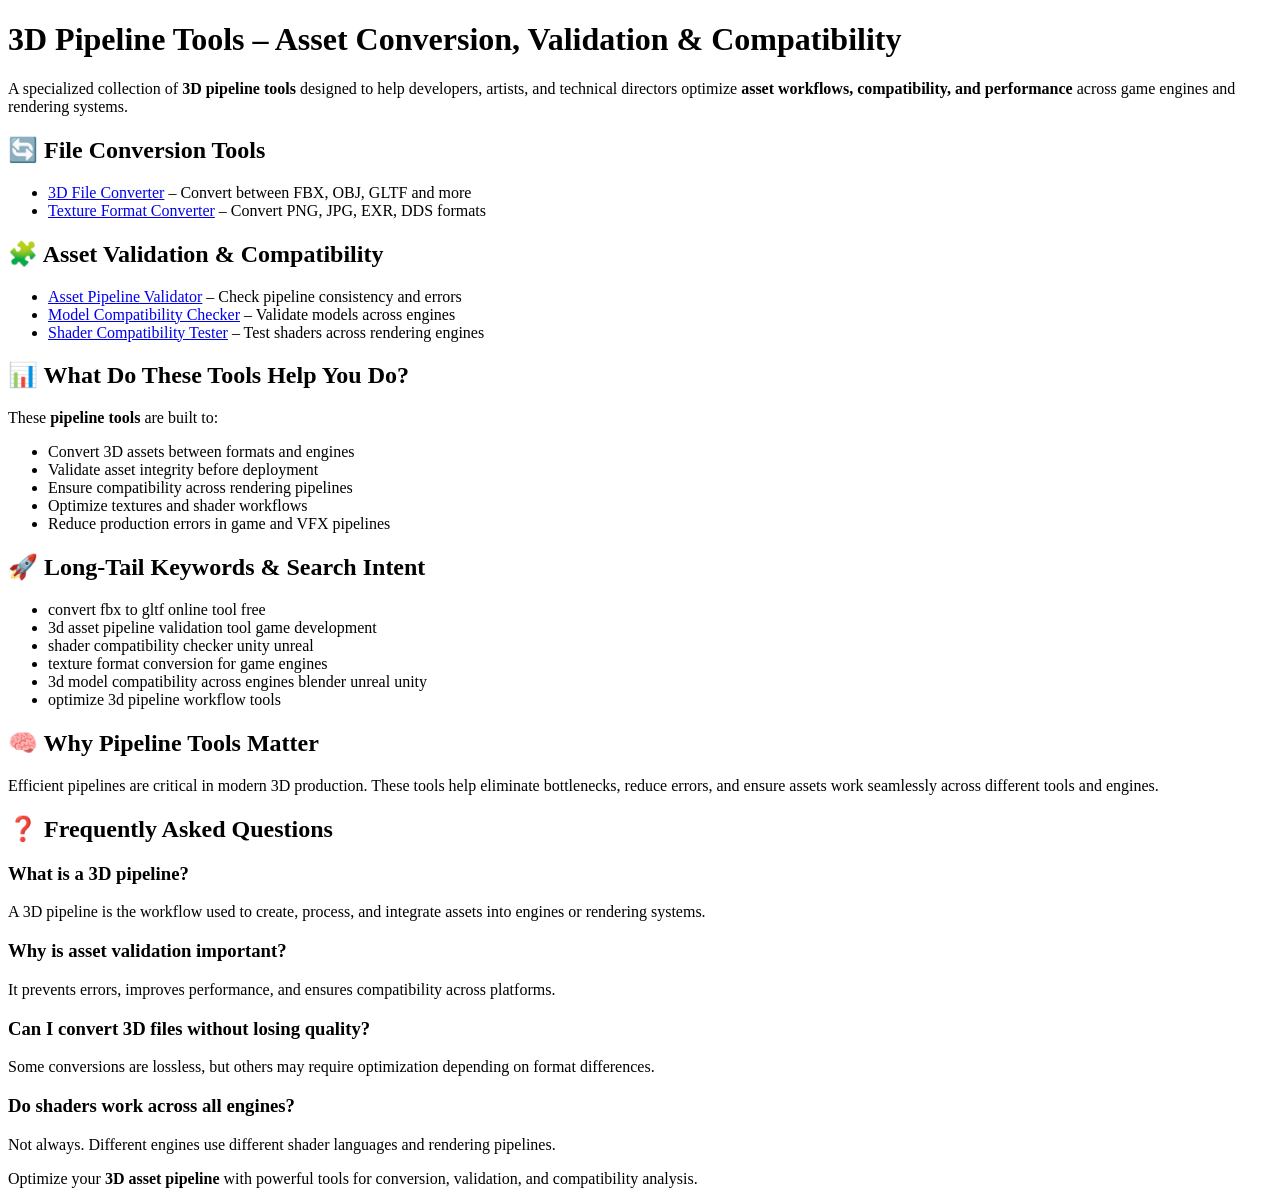
==== index.html @ 286c2cb4 "Initial commit" ====
<!DOCTYPE html>
<html lang="en">
<head>
    <meta charset="UTF-8">
    <meta name="viewport" content="width=device-width, initial-scale=1.0">
    <title>3D Pipeline Tools – Asset Validation, Conversion & Compatibility Analysis</title>

    <meta name="description" content="Optimize your 3D pipeline with tools for file conversion, asset validation, shader compatibility, and texture formats. Improve workflows for game dev, VFX and 3D production.">

    <meta name="keywords" content="3d file converter tool, asset pipeline validator, shader compatibility checker, texture format converter, 3d model compatibility tool, game dev pipeline tools">

    <link rel="canonical" href="/cross-pipeline-tools-functional/">
</head>

<body>

<header>
    <h1>3D Pipeline Tools – Asset Conversion, Validation & Compatibility</h1>
    <p>
        A specialized collection of <strong>3D pipeline tools</strong> designed to help developers,
        artists, and technical directors optimize <strong>asset workflows, compatibility, and performance</strong>
        across game engines and rendering systems.
    </p>
</header>

<section>
    <h2>🔄 File Conversion Tools</h2>
    <ul>
        <li><a href="/cross-pipeline-tools-functional/3d-file-converter/">3D File Converter</a> – Convert between FBX, OBJ, GLTF and more</li>
        <li><a href="/cross-pipeline-tools-functional/texture-format-converter/">Texture Format Converter</a> – Convert PNG, JPG, EXR, DDS formats</li>
    </ul>
</section>

<section>
    <h2>🧩 Asset Validation & Compatibility</h2>
    <ul>
        <li><a href="/cross-pipeline-tools-functional/asset-pipeline-validator/">Asset Pipeline Validator</a> – Check pipeline consistency and errors</li>
        <li><a href="/cross-pipeline-tools-functional/model-compatibility-checker/">Model Compatibility Checker</a> – Validate models across engines</li>
        <li><a href="/cross-pipeline-tools-functional/shader-compatibility-tester/">Shader Compatibility Tester</a> – Test shaders across rendering engines</li>
    </ul>
</section>

<section>
    <h2>📊 What Do These Tools Help You Do?</h2>
    <p>
        These <strong>pipeline tools</strong> are built to:
    </p>
    <ul>
        <li>Convert 3D assets between formats and engines</li>
        <li>Validate asset integrity before deployment</li>
        <li>Ensure compatibility across rendering pipelines</li>
        <li>Optimize textures and shader workflows</li>
        <li>Reduce production errors in game and VFX pipelines</li>
    </ul>
</section>

<section>
    <h2>🚀 Long-Tail Keywords & Search Intent</h2>
    <ul>
        <li>convert fbx to gltf online tool free</li>
        <li>3d asset pipeline validation tool game development</li>
        <li>shader compatibility checker unity unreal</li>
        <li>texture format conversion for game engines</li>
        <li>3d model compatibility across engines blender unreal unity</li>
        <li>optimize 3d pipeline workflow tools</li>
    </ul>
</section>

<section>
    <h2>🧠 Why Pipeline Tools Matter</h2>
    <p>
        Efficient pipelines are critical in modern 3D production. These tools help eliminate
        bottlenecks, reduce errors, and ensure assets work seamlessly across different tools and engines.
    </p>
</section>

<section>
    <h2>❓ Frequently Asked Questions</h2>

    <h3>What is a 3D pipeline?</h3>
    <p>
        A 3D pipeline is the workflow used to create, process, and integrate assets into engines or rendering systems.
    </p>

    <h3>Why is asset validation important?</h3>
    <p>
        It prevents errors, improves performance, and ensures compatibility across platforms.
    </p>

    <h3>Can I convert 3D files without losing quality?</h3>
    <p>
        Some conversions are lossless, but others may require optimization depending on format differences.
    </p>

    <h3>Do shaders work across all engines?</h3>
    <p>
        Not always. Different engines use different shader languages and rendering pipelines.
    </p>
</section>

<footer>
    <p>
        Optimize your <strong>3D asset pipeline</strong> with powerful tools for conversion,
        validation, and compatibility analysis.
    </p>
</footer>

</body>
</html>
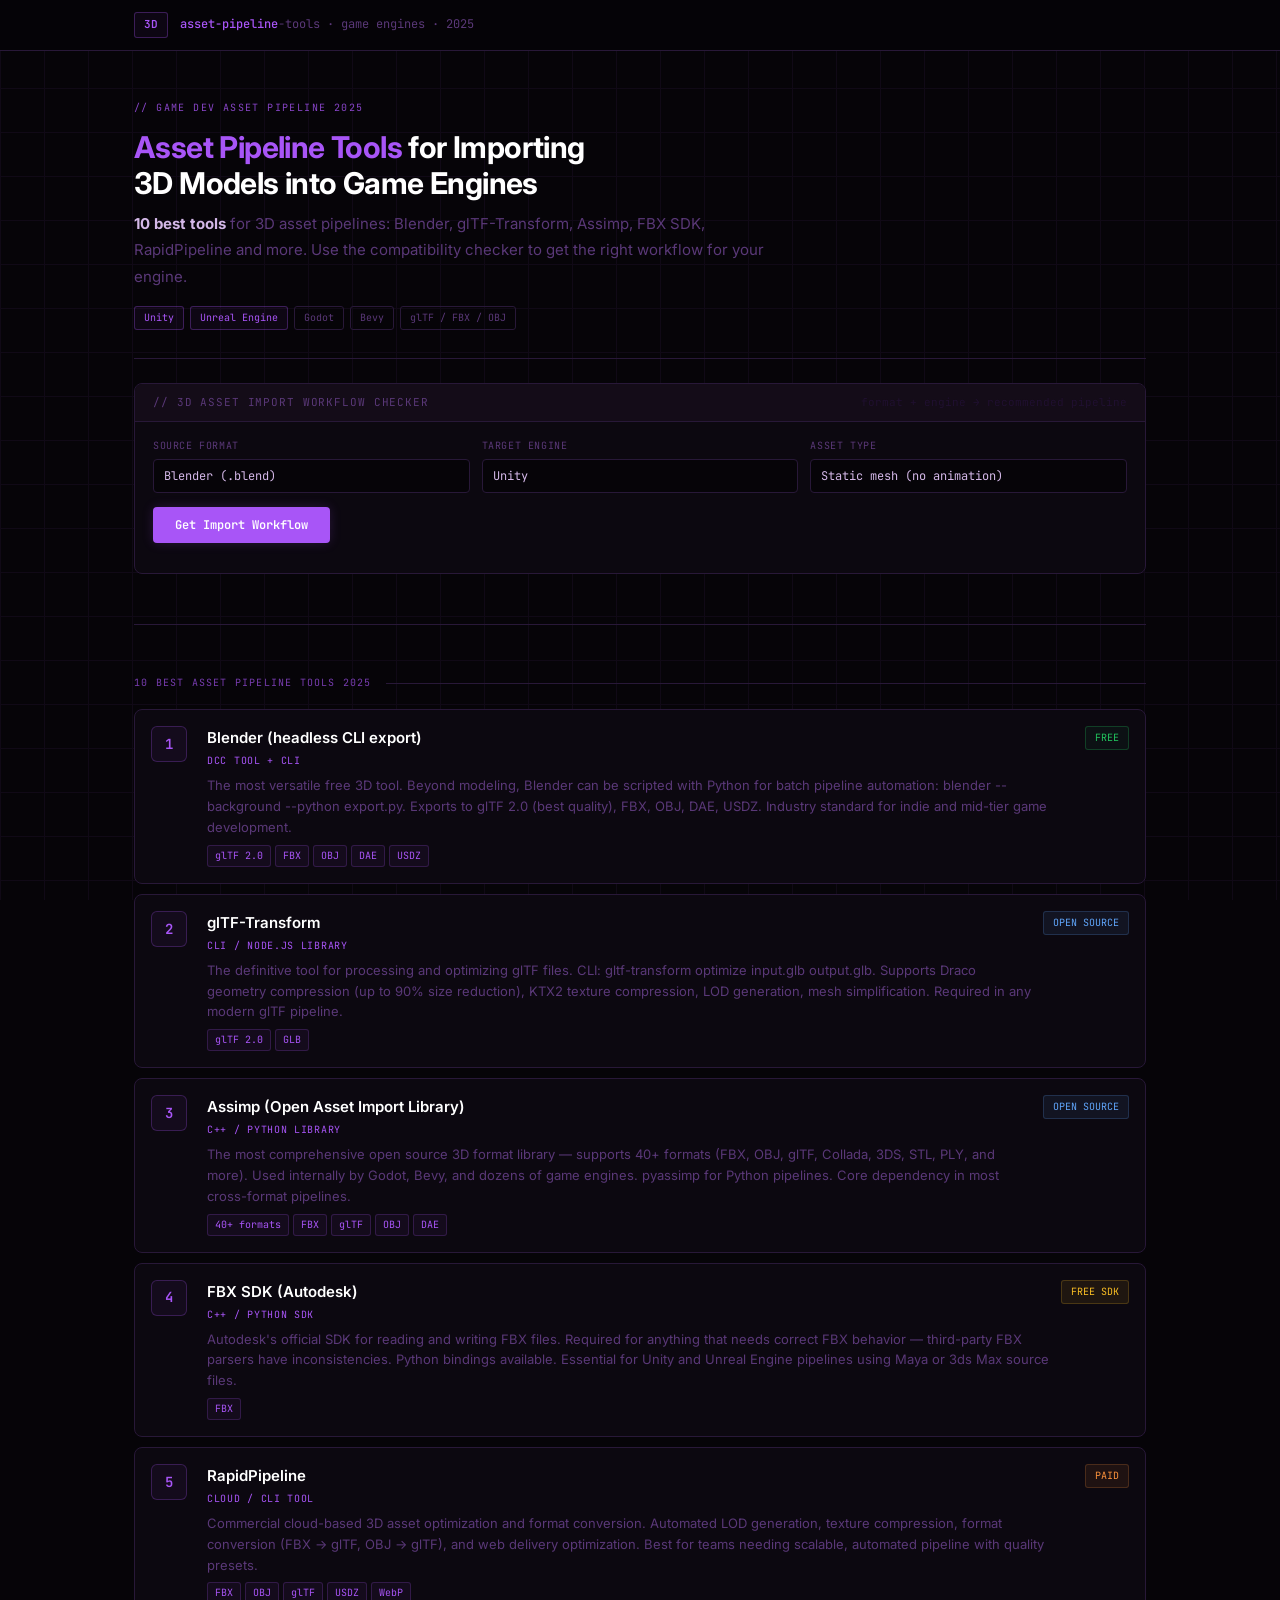
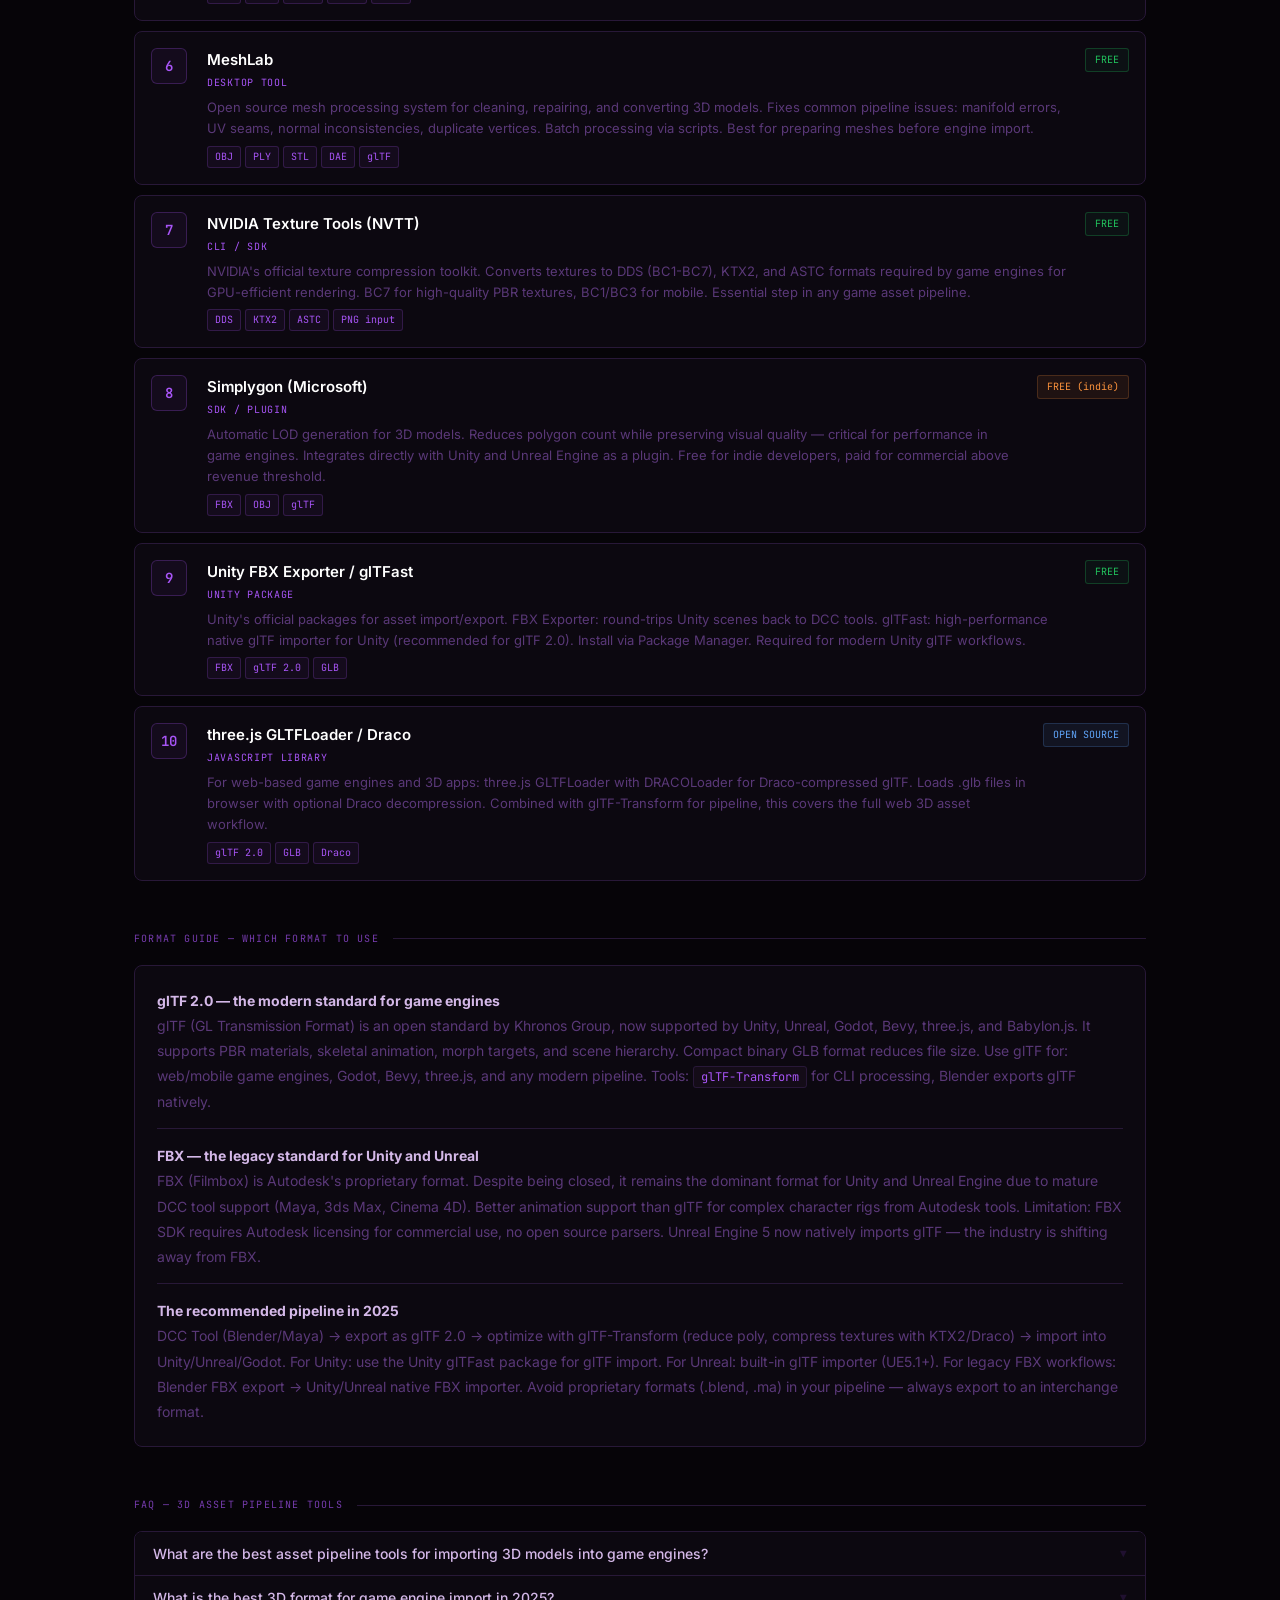
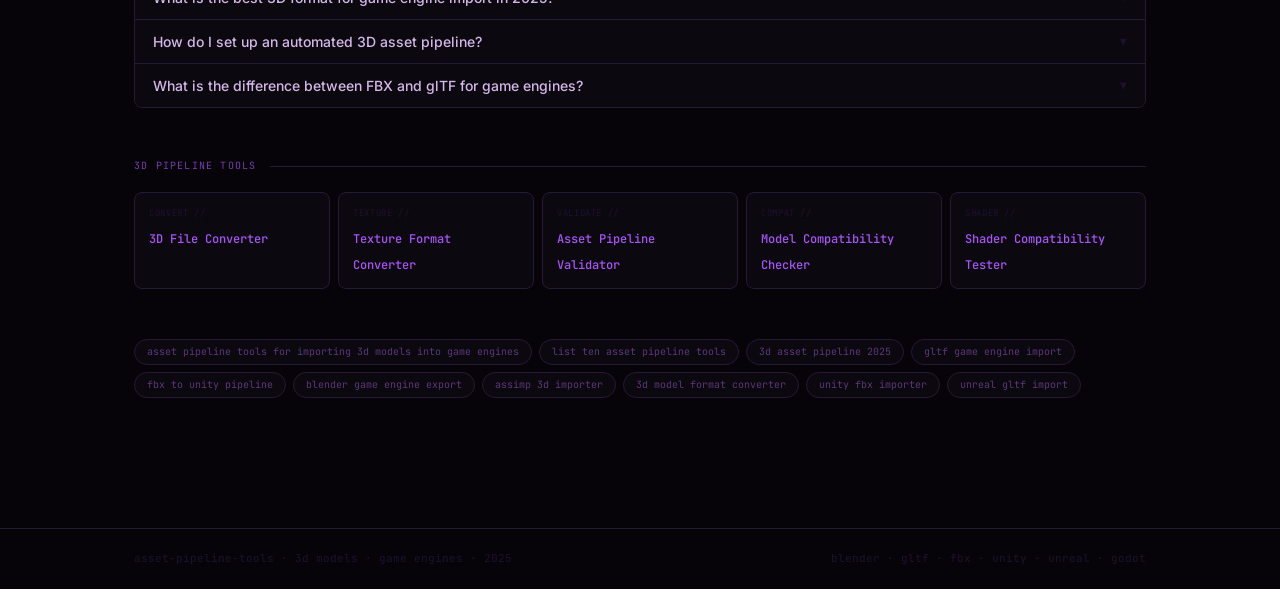
==== commit 97eded63: "Actualizar index.html" ====
--- a/index.html
+++ b/index.html
@@ -1,109 +1,874 @@
 <!DOCTYPE html>
+
 <html lang="en">
 <head>
-    <meta charset="UTF-8">
-    <meta name="viewport" content="width=device-width, initial-scale=1.0">
-    <title>3D Pipeline Tools – Asset Validation, Conversion & Compatibility Analysis</title>
-
-    <meta name="description" content="Optimize your 3D pipeline with tools for file conversion, asset validation, shader compatibility, and texture formats. Improve workflows for game dev, VFX and 3D production.">
-
-    <meta name="keywords" content="3d file converter tool, asset pipeline validator, shader compatibility checker, texture format converter, 3d model compatibility tool, game dev pipeline tools">
-
-    <link rel="canonical" href="/cross-pipeline-tools-functional/">
+<meta charset="UTF-8">
+<meta name="viewport" content="width=device-width, initial-scale=1.0">
+<meta name="google-site-verification" content="PkLa_ViOo6FAHpvh8SacceMb95o9tePRdrqLNBz9X1M" />
+<meta name="robots" content="index, follow">
+
+<title>Asset Pipeline Tools for Importing 3D Models into Game Engines – 10 Best Tools (2025)</title>
+
+<meta name="description" content="Best asset pipeline tools for importing 3D models into game engines 2025. List of 10 tools: Blender, FBX SDK, glTF-Transform, Assimp, RapidPipeline, and more. Plus an interactive 3D asset compatibility checker for Unity, Unreal, Godot, and Bevy.">
+
+<meta name="keywords" content="asset pipeline tools for importing 3d models into game engines, list ten asset pipeline tools for importing 3d models into engines, 3d asset pipeline tools, 3d model import tools game engine, fbx to unity pipeline, gltf game engine import, blender game engine export, 3d pipeline tools 2025">
+
+<link rel="canonical" href="https://franrivalbigprojects.github.io/cross-pipeline-tools-functional/">
+
+<meta property="og:title" content="Asset Pipeline Tools for Importing 3D Models into Game Engines – 10 Best Tools 2025">
+<meta property="og:description" content="10 best asset pipeline tools for importing 3D models: Blender, FBX SDK, glTF-Transform, Assimp, RapidPipeline. Compatibility checker for Unity, Unreal, Godot.">
+<meta property="og:type" content="website">
+
+<link rel="preconnect" href="https://fonts.googleapis.com">
+<link rel="preconnect" href="https://fonts.gstatic.com" crossorigin>
+<link href="https://fonts.googleapis.com/css2?family=JetBrains+Mono:wght@400;500;600&family=Inter:wght@400;500;600;700&display=swap" rel="stylesheet">
+
+<style>
+:root {
+  --bg: #060408;
+  --surface: #0c0810;
+  --surface2: #140c18;
+  --border: #1e1028;
+  --border2: #281838;
+  --d3: #a855f7;
+  --d3-dim: rgba(168,85,247,0.12);
+  --d3-dim2: rgba(168,85,247,0.05);
+  --d3-glow: rgba(168,85,247,0.18);
+  --unity: #222;
+  --unreal: #1d3557;
+  --godot: #478cbf;
+  --bevy: #232326;
+  --green: #22c55e;
+  --green-dim2: rgba(34,197,94,0.05);
+  --orange: #fb923c;
+  --orange-dim: rgba(251,146,60,0.08);
+  --yellow: #fbbf24;
+  --yellow-dim: rgba(251,191,36,0.08);
+  --blue: #60a5fa;
+  --blue-dim: rgba(96,165,250,0.08);
+  --text: #d4b8e8;
+  --text-muted: #5a3878;
+  --text-dim: #201030;
+  --mono: 'JetBrains Mono', monospace;
+  --sans: 'Inter', sans-serif;
+  --r: 8px;
+}
+
+* { box-sizing: border-box; margin: 0; padding: 0; }
+
+body {
+  font-family: var(--sans);
+  background: var(--bg);
+  color: var(--text);
+  min-height: 100vh;
+  line-height: 1.6;
+}
+
+body::after {
+  content: "";
+  position: fixed;
+  inset: 0;
+  background-image:
+    linear-gradient(var(--border) 1px, transparent 1px),
+    linear-gradient(90deg, var(--border) 1px, transparent 1px);
+  background-size: 44px 44px;
+  opacity: 0.45;
+  pointer-events: none;
+  z-index: 0;
+}
+
+header {
+  border-bottom: 1px solid var(--border2);
+  position: sticky;
+  top: 0;
+  z-index: 100;
+  background: rgba(6,4,8,0.97);
+  backdrop-filter: blur(12px);
+}
+
+.header-inner {
+  max-width: 1060px;
+  margin: 0 auto;
+  padding: 0 24px;
+  height: 50px;
+  display: flex;
+  align-items: center;
+  gap: 12px;
+  position: relative;
+  z-index: 1;
+}
+
+.logo-pill {
+  font-family: var(--mono);
+  font-size: 11px;
+  font-weight: 600;
+  color: var(--d3);
+  background: var(--d3-dim2);
+  border: 1px solid rgba(168,85,247,0.3);
+  border-radius: 3px;
+  padding: 3px 9px;
+}
+
+.logo-text { font-family: var(--mono); font-size: 12px; color: var(--text-muted); }
+.logo-text strong { color: var(--d3); font-weight: 500; }
+
+.wrapper {
+  max-width: 1060px;
+  margin: 0 auto;
+  padding: 0 24px 80px;
+  position: relative;
+  z-index: 1;
+}
+
+.hero {
+  padding: 48px 0 28px;
+  border-bottom: 1px solid var(--border2);
+  margin-bottom: 24px;
+}
+
+.hero-eyebrow {
+  font-family: var(--mono);
+  font-size: 10px;
+  letter-spacing: 0.14em;
+  text-transform: uppercase;
+  color: var(--d3);
+  margin-bottom: 12px;
+  opacity: 0.8;
+}
+
+h1 {
+  font-size: clamp(22px, 3.2vw, 30px);
+  font-weight: 700;
+  color: #fff;
+  margin-bottom: 10px;
+  letter-spacing: -0.02em;
+  line-height: 1.2;
+}
+
+h1 em { font-style: normal; color: var(--d3); }
+
+.hero-sub {
+  font-size: 15px;
+  color: var(--text-muted);
+  max-width: 660px;
+  line-height: 1.75;
+  margin-bottom: 16px;
+}
+
+.hero-sub strong { color: var(--text); }
+
+.pill-row { display: flex; flex-wrap: wrap; gap: 6px; }
+.pill {
+  font-family: var(--mono);
+  font-size: 10px;
+  padding: 3px 9px;
+  border-radius: 3px;
+  border: 1px solid;
+}
+.pill-d  { color: var(--d3); background: var(--d3-dim2); border-color: rgba(168,85,247,0.3); }
+.pill-dim { color: var(--text-muted); border-color: var(--border2); }
+
+/* COMPAT CHECKER */
+.tool-shell {
+  background: var(--surface);
+  border: 1px solid var(--border2);
+  border-radius: var(--r);
+  overflow: hidden;
+  margin-bottom: 18px;
+}
+
+.tool-topbar {
+  background: var(--surface2);
+  border-bottom: 1px solid var(--border2);
+  padding: 10px 18px;
+  display: flex;
+  align-items: center;
+  justify-content: space-between;
+  flex-wrap: wrap;
+  gap: 8px;
+}
+
+.topbar-label {
+  font-family: var(--mono);
+  font-size: 11px;
+  color: var(--text-muted);
+  text-transform: uppercase;
+  letter-spacing: 0.08em;
+}
+
+.checker-body { padding: 16px 18px; }
+
+.check-grid {
+  display: grid;
+  grid-template-columns: 1fr 1fr 1fr;
+  gap: 12px;
+  margin-bottom: 14px;
+}
+
+.field { display: flex; flex-direction: column; gap: 5px; }
+
+.field-label {
+  font-family: var(--mono);
+  font-size: 10px;
+  color: var(--text-muted);
+  text-transform: uppercase;
+  letter-spacing: 0.06em;
+}
+
+.d3-select {
+  background: var(--bg);
+  border: 1px solid var(--border2);
+  border-radius: 4px;
+  padding: 8px 10px;
+  font-family: var(--mono);
+  font-size: 12px;
+  color: var(--text);
+  width: 100%;
+  -webkit-appearance: none;
+  transition: border-color 0.2s;
+}
+
+.d3-select:focus { outline: none; border-color: rgba(168,85,247,0.35); }
+.d3-select option { background: #140c18; }
+
+.btn-check {
+  padding: 10px 22px;
+  font-family: var(--mono);
+  font-size: 12px;
+  font-weight: 600;
+  background: var(--d3);
+  color: #fff;
+  border: none;
+  border-radius: 4px;
+  cursor: pointer;
+  box-shadow: 0 0 12px var(--d3-glow);
+  transition: opacity 0.15s;
+  margin-bottom: 14px;
+}
+.btn-check:hover { opacity: 0.87; }
+
+.result-box {
+  display: none;
+  background: var(--bg);
+  border: 1px solid var(--border2);
+  border-left: 3px solid var(--d3);
+  border-radius: 0 var(--r) var(--r) 0;
+  padding: 14px 16px;
+}
+
+.result-box.show { display: block; }
+
+.rb-head { font-family: var(--mono); font-size: 13px; font-weight: 600; color: var(--d3); margin-bottom: 8px; }
+
+.step-list { list-style: none; margin: 0; padding: 0; }
+.step-item {
+  display: flex;
+  gap: 10px;
+  padding: 6px 0;
+  border-bottom: 1px solid rgba(255,255,255,0.04);
+  font-family: var(--mono);
+  font-size: 11px;
+  color: var(--text-muted);
+  line-height: 1.5;
+}
+.step-item:last-child { border-bottom: none; }
+.step-num {
+  min-width: 22px;
+  height: 22px;
+  border-radius: 50%;
+  background: var(--d3-dim2);
+  border: 1px solid rgba(168,85,247,0.25);
+  color: var(--d3);
+  display: flex;
+  align-items: center;
+  justify-content: center;
+  font-size: 10px;
+  font-weight: 600;
+  flex-shrink: 0;
+}
+.step-tool { color: var(--d3); font-weight: 600; }
+
+.warn-box {
+  background: rgba(251,191,36,0.06);
+  border: 1px solid rgba(251,191,36,0.2);
+  border-left: 3px solid var(--yellow);
+  border-radius: 0 4px 4px 0;
+  padding: 8px 12px;
+  font-family: var(--mono);
+  font-size: 11px;
+  color: var(--yellow);
+  margin-top: 10px;
+  line-height: 1.6;
+}
+
+/* TOOLS LIST */
+.tools-list { display: flex; flex-direction: column; gap: 10px; margin-bottom: 14px; }
+
+.tool-card {
+  background: var(--surface);
+  border: 1px solid var(--border2);
+  border-radius: var(--r);
+  padding: 16px;
+  display: grid;
+  grid-template-columns: 44px 1fr auto;
+  gap: 12px;
+  align-items: start;
+  transition: border-color 0.15s;
+}
+
+.tool-card:hover { border-color: rgba(168,85,247,0.3); }
+
+.tc-num {
+  width: 36px;
+  height: 36px;
+  border-radius: 6px;
+  background: var(--d3-dim2);
+  border: 1px solid rgba(168,85,247,0.25);
+  display: flex;
+  align-items: center;
+  justify-content: center;
+  font-family: var(--mono);
+  font-size: 14px;
+  font-weight: 600;
+  color: var(--d3);
+  flex-shrink: 0;
+}
+
+.tc-body {}
+.tc-name { font-size: 15px; font-weight: 600; color: #fff; margin-bottom: 3px; }
+.tc-type { font-family: var(--mono); font-size: 10px; color: var(--d3); text-transform: uppercase; letter-spacing: 0.07em; margin-bottom: 6px; }
+.tc-desc { font-size: 13px; color: var(--text-muted); line-height: 1.6; }
+.tc-formats { display: flex; flex-wrap: wrap; gap: 4px; margin-top: 7px; }
+
+.fmt-tag {
+  font-family: var(--mono);
+  font-size: 10px;
+  padding: 2px 7px;
+  border-radius: 3px;
+  background: var(--d3-dim2);
+  border: 1px solid rgba(168,85,247,0.2);
+  color: var(--d3);
+}
+
+.tc-badge {
+  font-family: var(--mono);
+  font-size: 10px;
+  padding: 3px 9px;
+  border-radius: 3px;
+  border: 1px solid;
+  white-space: nowrap;
+  height: fit-content;
+}
+
+.b-free { color: var(--green); background: var(--green-dim2); border-color: rgba(34,197,94,0.25); }
+.b-os   { color: var(--blue);  background: var(--blue-dim);   border-color: rgba(96,165,250,0.2); }
+.b-paid { color: var(--orange);background: var(--orange-dim); border-color: rgba(251,146,60,0.2); }
+.b-sdk  { color: var(--yellow);background: var(--yellow-dim); border-color: rgba(251,191,36,0.2); }
+
+/* SECTION */
+hr.divider { border: none; border-top: 1px solid var(--border2); margin: 50px 0; }
+.content-section { margin-bottom: 50px; }
+
+.sec-head {
+  display: flex;
+  align-items: center;
+  gap: 14px;
+  margin-bottom: 18px;
+}
+
+.sec-label {
+  font-family: var(--mono);
+  font-size: 10px;
+  text-transform: uppercase;
+  letter-spacing: 0.12em;
+  color: var(--d3);
+  white-space: nowrap;
+  opacity: 0.7;
+}
+
+.sec-rule { flex: 1; height: 1px; background: var(--border2); }
+
+p { font-size: 14px; color: var(--text-muted); line-height: 1.8; margin-bottom: 10px; max-width: 820px; }
+p strong { color: var(--text); }
+
+code {
+  font-family: var(--mono);
+  font-size: 12px;
+  background: var(--surface2);
+  color: var(--d3);
+  padding: 2px 7px;
+  border-radius: 3px;
+  border: 1px solid var(--border2);
+}
+
+.dense-block {
+  background: var(--surface);
+  border: 1px solid var(--border2);
+  border-radius: var(--r);
+  padding: 22px;
+  margin-top: 14px;
+}
+
+.dense-block p { margin-bottom: 14px; padding-bottom: 14px; border-bottom: 1px solid var(--border2); max-width: none; }
+.dense-block p:last-child { margin-bottom: 0; padding-bottom: 0; border-bottom: none; }
+
+.faq-list { margin-top: 14px; border: 1px solid var(--border2); border-radius: var(--r); overflow: hidden; }
+.faq-item { border-bottom: 1px solid var(--border2); }
+.faq-item:last-child { border-bottom: none; }
+
+.faq-q {
+  width: 100%;
+  text-align: left;
+  background: var(--surface);
+  border: none;
+  padding: 13px 18px;
+  font-size: 14px;
+  font-weight: 500;
+  color: var(--text);
+  font-family: var(--sans);
+  cursor: pointer;
+  display: flex;
+  justify-content: space-between;
+  align-items: center;
+  gap: 12px;
+  transition: background 0.15s;
+}
+
+.faq-q:hover { background: var(--d3-dim2); }
+.faq-arrow { font-family: var(--mono); font-size: 11px; color: var(--text-dim); transition: transform 0.2s; flex-shrink: 0; }
+.faq-item.open .faq-arrow { transform: rotate(180deg); }
+
+.faq-a {
+  display: none;
+  padding: 0 18px 14px;
+  font-size: 13px;
+  color: var(--text-muted);
+  line-height: 1.75;
+  border-top: 1px solid var(--border2);
+  background: var(--bg);
+}
+
+.faq-item.open .faq-a { display: block; }
+.faq-a code { color: var(--d3); background: var(--d3-dim2); }
+
+.subtools-grid {
+  display: grid;
+  grid-template-columns: repeat(auto-fill, minmax(180px, 1fr));
+  gap: 8px;
+  margin-top: 12px;
+}
+
+.stl {
+  background: var(--surface);
+  border: 1px solid var(--border2);
+  border-radius: var(--r);
+  padding: 12px 14px;
+  text-decoration: none;
+  display: block;
+  transition: border-color 0.15s;
+}
+
+.stl:hover { border-color: rgba(168,85,247,0.3); }
+.stl-eye  { font-family: var(--mono); font-size: 9px; color: var(--text-dim); text-transform: uppercase; letter-spacing: 0.07em; margin-bottom: 4px; }
+.stl-name { font-family: var(--mono); font-size: 12px; color: var(--d3); font-weight: 500; }
+
+.tag-cloud { display: flex; flex-wrap: wrap; gap: 7px; margin-bottom: 50px; }
+.tag {
+  font-family: var(--mono); font-size: 10px; color: var(--text-muted);
+  background: var(--surface); border: 1px solid var(--border2);
+  border-radius: 100px; padding: 4px 12px; cursor: default;
+}
+.tag:hover { color: var(--d3); border-color: rgba(168,85,247,0.3); }
+
+footer { border-top: 1px solid var(--border2); padding: 20px 0; position: relative; z-index: 1; }
+.footer-inner {
+  max-width: 1060px; margin: 0 auto; padding: 0 24px;
+  display: flex; justify-content: space-between; align-items: center;
+  flex-wrap: wrap; gap: 8px;
+}
+footer p { font-family: var(--mono); font-size: 11px; color: var(--text-dim); margin: 0; }
+
+@media (max-width: 640px) {
+  .check-grid { grid-template-columns: 1fr 1fr; }
+  .tool-card { grid-template-columns: 36px 1fr; }
+  .tool-card .tc-badge { display: none; }
+}
+</style>
+
+<script type="application/ld+json">
+{"@context":"https://schema.org","@type":"ItemList","name":"10 Best Asset Pipeline Tools for Importing 3D Models into Game Engines 2025","description":"List of the best asset pipeline tools for importing 3D models into game engines including Unity, Unreal Engine, Godot, and Bevy.","numberOfItems":10,"itemListElement":[{"@type":"ListItem","position":1,"name":"Blender (with CLI export)"},{"@type":"ListItem","position":2,"name":"glTF-Transform"},{"@type":"ListItem","position":3,"name":"Assimp (Open Asset Import Library)"},{"@type":"ListItem","position":4,"name":"FBX SDK (Autodesk)"},{"@type":"ListItem","position":5,"name":"RapidPipeline"},{"@type":"ListItem","position":6,"name":"Meshlab"},{"@type":"ListItem","position":7,"name":"NVIDIA Texture Tools"},{"@type":"ListItem","position":8,"name":"Simplygon"},{"@type":"ListItem","position":9,"name":"Unity FBX Exporter"},{"@type":"ListItem","position":10,"name":"three.js GLTFLoader"}]}
+</script>
+
+<script type="application/ld+json">
+{"@context":"https://schema.org","@type":"FAQPage","mainEntity":[{"@type":"Question","name":"What are the best asset pipeline tools for importing 3D models into game engines?","acceptedAnswer":{"@type":"Answer","text":"The best asset pipeline tools for importing 3D models into game engines in 2025: (1) Blender — free, exports FBX/glTF/OBJ, Python scripting for batch pipeline automation. (2) glTF-Transform — Node.js CLI for optimizing, transforming, and processing glTF files. (3) Assimp — open source C++ library supporting 40+ 3D formats, used by game engines internally. (4) FBX SDK — Autodesk's official SDK for reading/writing FBX, the most common game engine format. (5) RapidPipeline — cloud-based 3D optimization and format conversion. Most modern pipelines use glTF 2.0 as the standard interchange format between DCC tools and game engines."}},{"@type":"Question","name":"What is the best 3D format for game engine import?","acceptedAnswer":{"@type":"Answer","text":"glTF 2.0 is now the recommended format for most game engine imports — it's an open standard supported by Unity, Unreal, Godot, Bevy, and three.js. It supports PBR materials, animations, skeletal meshes, and is compact. FBX remains dominant for Unity and Unreal due to legacy workflows and better animation support from DCC tools like Maya. OBJ is fine for simple static meshes but has no animation support. Use glTF for web/mobile game engines and FBX for desktop AAA engines."}}]}
+</script>
+
 </head>
 
 <body>
-
 <header>
-    <h1>3D Pipeline Tools – Asset Conversion, Validation & Compatibility</h1>
-    <p>
-        A specialized collection of <strong>3D pipeline tools</strong> designed to help developers,
-        artists, and technical directors optimize <strong>asset workflows, compatibility, and performance</strong>
-        across game engines and rendering systems.
+  <div class="header-inner">
+    <span class="logo-pill">3D</span>
+    <span class="logo-text"><strong>asset-pipeline</strong>-tools &middot; game engines &middot; 2025</span>
+  </div>
+</header>
+
+<div class="wrapper">
+
+  <section class="hero">
+    <p class="hero-eyebrow">// Game Dev Asset Pipeline 2025</p>
+    <h1><em>Asset Pipeline Tools</em> for Importing<br>3D Models into Game Engines</h1>
+    <p class="hero-sub">
+      <strong>10 best tools</strong> for 3D asset pipelines: Blender, glTF-Transform, Assimp, FBX SDK, RapidPipeline and more. Use the compatibility checker to get the right workflow for your engine.
     </p>
-</header>
-
-<section>
-    <h2>🔄 File Conversion Tools</h2>
-    <ul>
-        <li><a href="/cross-pipeline-tools-functional/3d-file-converter/">3D File Converter</a> – Convert between FBX, OBJ, GLTF and more</li>
-        <li><a href="/cross-pipeline-tools-functional/texture-format-converter/">Texture Format Converter</a> – Convert PNG, JPG, EXR, DDS formats</li>
-    </ul>
-</section>
-
-<section>
-    <h2>🧩 Asset Validation & Compatibility</h2>
-    <ul>
-        <li><a href="/cross-pipeline-tools-functional/asset-pipeline-validator/">Asset Pipeline Validator</a> – Check pipeline consistency and errors</li>
-        <li><a href="/cross-pipeline-tools-functional/model-compatibility-checker/">Model Compatibility Checker</a> – Validate models across engines</li>
-        <li><a href="/cross-pipeline-tools-functional/shader-compatibility-tester/">Shader Compatibility Tester</a> – Test shaders across rendering engines</li>
-    </ul>
-</section>
-
-<section>
-    <h2>📊 What Do These Tools Help You Do?</h2>
-    <p>
-        These <strong>pipeline tools</strong> are built to:
-    </p>
-    <ul>
-        <li>Convert 3D assets between formats and engines</li>
-        <li>Validate asset integrity before deployment</li>
-        <li>Ensure compatibility across rendering pipelines</li>
-        <li>Optimize textures and shader workflows</li>
-        <li>Reduce production errors in game and VFX pipelines</li>
-    </ul>
-</section>
-
-<section>
-    <h2>🚀 Long-Tail Keywords & Search Intent</h2>
-    <ul>
-        <li>convert fbx to gltf online tool free</li>
-        <li>3d asset pipeline validation tool game development</li>
-        <li>shader compatibility checker unity unreal</li>
-        <li>texture format conversion for game engines</li>
-        <li>3d model compatibility across engines blender unreal unity</li>
-        <li>optimize 3d pipeline workflow tools</li>
-    </ul>
-</section>
-
-<section>
-    <h2>🧠 Why Pipeline Tools Matter</h2>
-    <p>
-        Efficient pipelines are critical in modern 3D production. These tools help eliminate
-        bottlenecks, reduce errors, and ensure assets work seamlessly across different tools and engines.
-    </p>
-</section>
-
-<section>
-    <h2>❓ Frequently Asked Questions</h2>
-
-    <h3>What is a 3D pipeline?</h3>
-    <p>
-        A 3D pipeline is the workflow used to create, process, and integrate assets into engines or rendering systems.
-    </p>
-
-    <h3>Why is asset validation important?</h3>
-    <p>
-        It prevents errors, improves performance, and ensures compatibility across platforms.
-    </p>
-
-    <h3>Can I convert 3D files without losing quality?</h3>
-    <p>
-        Some conversions are lossless, but others may require optimization depending on format differences.
-    </p>
-
-    <h3>Do shaders work across all engines?</h3>
-    <p>
-        Not always. Different engines use different shader languages and rendering pipelines.
-    </p>
-</section>
+    <div class="pill-row">
+      <span class="pill pill-d">Unity</span>
+      <span class="pill pill-d">Unreal Engine</span>
+      <span class="pill pill-dim">Godot</span>
+      <span class="pill pill-dim">Bevy</span>
+      <span class="pill pill-dim">glTF / FBX / OBJ</span>
+    </div>
+  </section>
+
+  <!-- COMPATIBILITY CHECKER -->
+
+  <div class="tool-shell">
+    <div class="tool-topbar">
+      <span class="topbar-label">// 3D Asset Import Workflow Checker</span>
+      <span style="font-family:var(--mono);font-size:11px;color:var(--text-dim);">format + engine → recommended pipeline</span>
+    </div>
+    <div class="checker-body">
+      <div class="check-grid">
+        <div class="field">
+          <label class="field-label">Source format</label>
+          <select class="d3-select" id="srcFmt">
+            <option value="blender">Blender (.blend)</option>
+            <option value="fbx">FBX (.fbx)</option>
+            <option value="gltf">glTF / GLB (.gltf/.glb)</option>
+            <option value="obj">OBJ (.obj)</option>
+            <option value="maya">Maya (.ma/.mb)</option>
+            <option value="3ds">3ds Max (.3ds/.max)</option>
+            <option value="dae">Collada (.dae)</option>
+            <option value="usd">USD / USDZ</option>
+          </select>
+        </div>
+        <div class="field">
+          <label class="field-label">Target engine</label>
+          <select class="d3-select" id="tgtEngine">
+            <option value="unity">Unity</option>
+            <option value="unreal">Unreal Engine 5</option>
+            <option value="godot">Godot 4</option>
+            <option value="bevy">Bevy (Rust)</option>
+            <option value="threejs">three.js / Web</option>
+            <option value="babylon">Babylon.js</option>
+          </select>
+        </div>
+        <div class="field">
+          <label class="field-label">Asset type</label>
+          <select class="d3-select" id="assetType">
+            <option value="static">Static mesh (no animation)</option>
+            <option value="skeletal">Skeletal mesh + animation</option>
+            <option value="texture">Textures / materials only</option>
+            <option value="scene">Full scene / environment</option>
+          </select>
+        </div>
+      </div>
+      <button class="btn-check" id="checkBtn">Get Import Workflow</button>
+
+
+  <div class="result-box" id="resultBox">
+    <div class="rb-head" id="rbHead"></div>
+    <ul class="step-list" id="stepList"></ul>
+    <div class="warn-box" id="warnBox" style="display:none;"></div>
+  </div>
+</div>
+
+  </div>
+
+  <hr class="divider">
+
+  <!-- 10 TOOLS LIST -->
+
+  <section class="content-section">
+    <div class="sec-head">
+      <span class="sec-label">10 best asset pipeline tools 2025</span>
+      <span class="sec-rule"></span>
+    </div>
+    <div class="tools-list" id="toolsList"></div>
+  </section>
+
+  <!-- GUIDE -->
+
+  <section class="content-section">
+    <div class="sec-head">
+      <span class="sec-label">Format guide — which format to use</span>
+      <span class="sec-rule"></span>
+    </div>
+    <div class="dense-block">
+      <p><strong>glTF 2.0 — the modern standard for game engines</strong><br>
+      glTF (GL Transmission Format) is an open standard by Khronos Group, now supported by Unity, Unreal, Godot, Bevy, three.js, and Babylon.js. It supports PBR materials, skeletal animation, morph targets, and scene hierarchy. Compact binary GLB format reduces file size. Use glTF for: web/mobile game engines, Godot, Bevy, three.js, and any modern pipeline. Tools: <code>glTF-Transform</code> for CLI processing, Blender exports glTF natively.</p>
+      <p><strong>FBX — the legacy standard for Unity and Unreal</strong><br>
+      FBX (Filmbox) is Autodesk's proprietary format. Despite being closed, it remains the dominant format for Unity and Unreal Engine due to mature DCC tool support (Maya, 3ds Max, Cinema 4D). Better animation support than glTF for complex character rigs from Autodesk tools. Limitation: FBX SDK requires Autodesk licensing for commercial use, no open source parsers. Unreal Engine 5 now natively imports glTF — the industry is shifting away from FBX.</p>
+      <p><strong>The recommended pipeline in 2025</strong><br>
+      DCC Tool (Blender/Maya) → export as glTF 2.0 → optimize with glTF-Transform (reduce poly, compress textures with KTX2/Draco) → import into Unity/Unreal/Godot. For Unity: use the Unity glTFast package for glTF import. For Unreal: built-in glTF importer (UE5.1+). For legacy FBX workflows: Blender FBX export → Unity/Unreal native FBX importer. Avoid proprietary formats (.blend, .ma) in your pipeline — always export to an interchange format.</p>
+    </div>
+  </section>
+
+  <!-- FAQ -->
+
+  <section class="content-section">
+    <div class="sec-head">
+      <span class="sec-label">FAQ — 3D asset pipeline tools</span>
+      <span class="sec-rule"></span>
+    </div>
+    <div class="faq-list">
+      <div class="faq-item">
+        <button class="faq-q" onclick="toggleFaq(this)">What are the best asset pipeline tools for importing 3D models into game engines?<span class="faq-arrow">&#9660;</span></button>
+        <div class="faq-a"><strong>Blender</strong> (free) — exports FBX, glTF, OBJ, Python batch scripting. <strong>glTF-Transform</strong> (free) — Node.js CLI for glTF optimization. <strong>Assimp</strong> (free/OSS) — 40+ format support, used internally by game engines. <strong>FBX SDK</strong> (free SDK) — Autodesk's official FBX read/write. <strong>RapidPipeline</strong> (paid) — cloud-based 3D optimization. <strong>Simplygon</strong> (paid/free for indie) — LOD generation. For most game devs: Blender + glTF-Transform covers 90% of pipeline needs for free.</div>
+      </div>
+      <div class="faq-item">
+        <button class="faq-q" onclick="toggleFaq(this)">What is the best 3D format for game engine import in 2025?<span class="faq-arrow">&#9660;</span></button>
+        <div class="faq-a"><strong>glTF 2.0</strong> is now the recommended standard — open, compact, PBR materials, animation support, supported by all modern engines. <strong>FBX</strong> for Unity/Unreal legacy workflows and complex character rigs from Maya. <strong>OBJ</strong> for simple static meshes (no animation, no material embedding). Avoid importing .blend or .ma files directly — always export to an interchange format. For web: use GLB (binary glTF) + Draco compression.</div>
+      </div>
+      <div class="faq-item">
+        <button class="faq-q" onclick="toggleFaq(this)">How do I set up an automated 3D asset pipeline?<span class="faq-arrow">&#9660;</span></button>
+        <div class="faq-a">An automated pipeline: (1) Artist saves source file in Blender/Maya. (2) CI script (GitHub Actions or local watcher) detects changes. (3) Blender headless: <code>blender --background --python export.py</code> exports to glTF. (4) glTF-Transform optimizes: <code>gltf-transform optimize input.glb output.glb</code>. (5) Output is committed or pushed to asset server. Unity and Unreal can auto-reimport on file change. Tools: Blender Python API, glTF-Transform CLI, shell scripts, GitHub Actions.</div>
+      </div>
+      <div class="faq-item">
+        <button class="faq-q" onclick="toggleFaq(this)">What is the difference between FBX and glTF for game engines?<span class="faq-arrow">&#9660;</span></button>
+        <div class="faq-a"><strong>FBX</strong>: proprietary (Autodesk), mature animation support, required for Unity's built-in humanoid rig, better Maya compatibility. Closed format — no open parsers. <strong>glTF 2.0</strong>: open standard, smaller files (binary GLB), Draco geometry compression, KTX2 texture compression, supported by Unity (glTFast), Unreal (UE5.1+ native), Godot native, Bevy native. The industry is shifting to glTF — for new projects, prefer glTF unless your DCC tool has better FBX export (Maya character rigs).</div>
+      </div>
+    </div>
+  </section>
+
+  <section class="content-section">
+    <div class="sec-head">
+      <span class="sec-label">3D pipeline tools</span>
+      <span class="sec-rule"></span>
+    </div>
+    <div class="subtools-grid">
+      <a href="3d-file-converter/" class="stl"><p class="stl-eye">convert //</p><span class="stl-name">3D File Converter</span></a>
+      <a href="texture-format-converter/" class="stl"><p class="stl-eye">texture //</p><span class="stl-name">Texture Format Converter</span></a>
+      <a href="asset-pipeline-validator/" class="stl"><p class="stl-eye">validate //</p><span class="stl-name">Asset Pipeline Validator</span></a>
+      <a href="model-compatibility-checker/" class="stl"><p class="stl-eye">compat //</p><span class="stl-name">Model Compatibility Checker</span></a>
+      <a href="shader-compatibility-tester/" class="stl"><p class="stl-eye">shader //</p><span class="stl-name">Shader Compatibility Tester</span></a>
+    </div>
+  </section>
+
+  <div class="tag-cloud">
+    <span class="tag">asset pipeline tools for importing 3d models into game engines</span>
+    <span class="tag">list ten asset pipeline tools</span>
+    <span class="tag">3d asset pipeline 2025</span>
+    <span class="tag">gltf game engine import</span>
+    <span class="tag">fbx to unity pipeline</span>
+    <span class="tag">blender game engine export</span>
+    <span class="tag">assimp 3d importer</span>
+    <span class="tag">3d model format converter</span>
+    <span class="tag">unity fbx importer</span>
+    <span class="tag">unreal gltf import</span>
+  </div>
+
+</div>
 
 <footer>
-    <p>
-        Optimize your <strong>3D asset pipeline</strong> with powerful tools for conversion,
-        validation, and compatibility analysis.
-    </p>
+  <div class="footer-inner">
+    <p>asset-pipeline-tools &middot; 3d models &middot; game engines &middot; 2025</p>
+    <p>blender &middot; gltf &middot; fbx &middot; unity &middot; unreal &middot; godot</p>
+  </div>
 </footer>
+
+<script>
+var TOOLS = [
+  { num: 1, name: 'Blender (headless CLI export)', type: 'DCC Tool + CLI', badge: 'b-free', bl: 'FREE',
+    desc: 'The most versatile free 3D tool. Beyond modeling, Blender can be scripted with Python for batch pipeline automation: blender --background --python export.py. Exports to glTF 2.0 (best quality), FBX, OBJ, DAE, USDZ. Industry standard for indie and mid-tier game development.',
+    formats: ['glTF 2.0', 'FBX', 'OBJ', 'DAE', 'USDZ'] },
+  { num: 2, name: 'glTF-Transform', type: 'CLI / Node.js library', badge: 'b-os', bl: 'OPEN SOURCE',
+    desc: 'The definitive tool for processing and optimizing glTF files. CLI: gltf-transform optimize input.glb output.glb. Supports Draco geometry compression (up to 90% size reduction), KTX2 texture compression, LOD generation, mesh simplification. Required in any modern glTF pipeline.',
+    formats: ['glTF 2.0', 'GLB'] },
+  { num: 3, name: 'Assimp (Open Asset Import Library)', type: 'C++ / Python library', badge: 'b-os', bl: 'OPEN SOURCE',
+    desc: 'The most comprehensive open source 3D format library — supports 40+ formats (FBX, OBJ, glTF, Collada, 3DS, STL, PLY, and more). Used internally by Godot, Bevy, and dozens of game engines. pyassimp for Python pipelines. Core dependency in most cross-format pipelines.',
+    formats: ['40+ formats', 'FBX', 'glTF', 'OBJ', 'DAE'] },
+  { num: 4, name: 'FBX SDK (Autodesk)', type: 'C++ / Python SDK', badge: 'b-sdk', bl: 'FREE SDK',
+    desc: 'Autodesk\'s official SDK for reading and writing FBX files. Required for anything that needs correct FBX behavior — third-party FBX parsers have inconsistencies. Python bindings available. Essential for Unity and Unreal Engine pipelines using Maya or 3ds Max source files.',
+    formats: ['FBX'] },
+  { num: 5, name: 'RapidPipeline', type: 'Cloud / CLI tool', badge: 'b-paid', bl: 'PAID',
+    desc: 'Commercial cloud-based 3D asset optimization and format conversion. Automated LOD generation, texture compression, format conversion (FBX → glTF, OBJ → glTF), and web delivery optimization. Best for teams needing scalable, automated pipeline with quality presets.',
+    formats: ['FBX', 'OBJ', 'glTF', 'USDZ', 'WebP'] },
+  { num: 6, name: 'MeshLab', type: 'Desktop tool', badge: 'b-free', bl: 'FREE',
+    desc: 'Open source mesh processing system for cleaning, repairing, and converting 3D models. Fixes common pipeline issues: manifold errors, UV seams, normal inconsistencies, duplicate vertices. Batch processing via scripts. Best for preparing meshes before engine import.',
+    formats: ['OBJ', 'PLY', 'STL', 'DAE', 'glTF'] },
+  { num: 7, name: 'NVIDIA Texture Tools (NVTT)', type: 'CLI / SDK', badge: 'b-free', bl: 'FREE',
+    desc: 'NVIDIA\'s official texture compression toolkit. Converts textures to DDS (BC1-BC7), KTX2, and ASTC formats required by game engines for GPU-efficient rendering. BC7 for high-quality PBR textures, BC1/BC3 for mobile. Essential step in any game asset pipeline.',
+    formats: ['DDS', 'KTX2', 'ASTC', 'PNG input'] },
+  { num: 8, name: 'Simplygon (Microsoft)', type: 'SDK / Plugin', badge: 'b-paid', bl: 'FREE (indie)',
+    desc: 'Automatic LOD generation for 3D models. Reduces polygon count while preserving visual quality — critical for performance in game engines. Integrates directly with Unity and Unreal Engine as a plugin. Free for indie developers, paid for commercial above revenue threshold.',
+    formats: ['FBX', 'OBJ', 'glTF'] },
+  { num: 9, name: 'Unity FBX Exporter / glTFast', type: 'Unity Package', badge: 'b-free', bl: 'FREE',
+    desc: 'Unity\'s official packages for asset import/export. FBX Exporter: round-trips Unity scenes back to DCC tools. glTFast: high-performance native glTF importer for Unity (recommended for glTF 2.0). Install via Package Manager. Required for modern Unity glTF workflows.',
+    formats: ['FBX', 'glTF 2.0', 'GLB'] },
+  { num: 10, name: 'three.js GLTFLoader / Draco', type: 'JavaScript library', badge: 'b-os', bl: 'OPEN SOURCE',
+    desc: 'For web-based game engines and 3D apps: three.js GLTFLoader with DRACOLoader for Draco-compressed glTF. Loads .glb files in browser with optional Draco decompression. Combined with glTF-Transform for pipeline, this covers the full web 3D asset workflow.',
+    formats: ['glTF 2.0', 'GLB', 'Draco'] }
+];
+
+var WORKFLOWS = {
+  'blender-unity-static': {
+    head: 'Blender → Unity — Static Mesh',
+    steps: [
+      { tool: 'Blender', text: 'Export as FBX (File → Export → FBX) or glTF 2.0' },
+      { tool: 'Unity', text: 'Drag FBX into Unity Assets folder — auto-imports on save' },
+      { tool: 'Unity FBX Inspector', text: 'Set Model tab: Import Normals, Generate Lightmap UVs if needed' },
+      { tool: 'Unity Material Remapper', text: 'Extract materials and assign textures via Material tab' }
+    ],
+    warn: 'For glTF: install glTFast package (Window → Package Manager → search glTFast). Unity\'s native FBX importer is more mature for complex materials.'
+  },
+  'blender-unity-skeletal': {
+    head: 'Blender → Unity — Skeletal Mesh + Animation',
+    steps: [
+      { tool: 'Blender', text: 'Apply all modifiers, set rest pose. Export as FBX with Armature + Mesh + Animation' },
+      { tool: 'FBX Settings', text: 'Enable: Selected Objects, Apply Unit (0.01 scale fix), Bake Animation' },
+      { tool: 'Unity Model Import', text: 'Import → Rig tab: set Avatar Type (Humanoid/Generic). Configure joints' },
+      { tool: 'Unity Animation', text: 'Animator window: create AnimatorController, drag animation clips in' }
+    ],
+    warn: 'Known issue: Blender to Unity scale. Set FBX Export Scale = 0.01 OR set Unity Import Scale Factor = 100. Unity expects Z-forward, Blender uses Y-forward — FBX handles this automatically.'
+  },
+  'fbx-unreal-static': {
+    head: 'FBX → Unreal Engine 5 — Static Mesh',
+    steps: [
+      { tool: 'Source DCC', text: 'Export clean FBX — triangulate mesh, apply transformations, combine materials' },
+      { tool: 'UE5 Import', text: 'Drag FBX into Content Browser — FBX Import Options dialog opens' },
+      { tool: 'Import Options', text: 'Enable: Auto Generate Collision, Generate Lightmap UVs. Set normal import method' },
+      { tool: 'UE5 Material', text: 'Create Material instances from the auto-imported base material' }
+    ],
+    warn: 'UE5 also supports glTF import natively (5.1+): use .glb files for cleaner import. Prefer nanite for high-poly static meshes (enable in mesh settings).'
+  },
+  'gltf-godot-static': {
+    head: 'glTF 2.0 → Godot 4 — Static Mesh',
+    steps: [
+      { tool: 'Blender', text: 'Export as glTF 2.0 (GLB format recommended) — enable Export PBR Extensions' },
+      { tool: 'glTF-Transform', text: 'Optional: optimize with gltf-transform optimize model.glb model-opt.glb' },
+      { tool: 'Godot 4', text: 'Drag .glb into FileSystem dock — Godot imports automatically' },
+      { tool: 'Godot Import Settings', text: 'Double-click imported file: set Root Type, Mesh Storage, Bone Orientation' }
+    ],
+    warn: null
+  },
+  'gltf-bevy-static': {
+    head: 'glTF 2.0 → Bevy (Rust) — Static Mesh',
+    steps: [
+      { tool: 'Source DCC', text: 'Export as GLB (binary glTF) — Bevy prefers .glb over .gltf' },
+      { tool: 'glTF-Transform', text: 'Compress: gltf-transform optimize --texture-compress ktx2 model.glb model.glb' },
+      { tool: 'Bevy Code', text: 'asset_server.load("models/model.glb#Scene0") in your spawn system' },
+      { tool: 'Bevy SceneBundle', text: 'Use SceneBundle with the loaded handle to spawn the scene in the world' }
+    ],
+    warn: 'Bevy natively supports glTF 2.0 — no additional plugins needed. For animations: use AnimationPlayer component. GLB is the only supported format — Bevy does not support FBX.'
+  },
+  'obj-unity-static': {
+    head: 'OBJ → Unity — Static Mesh',
+    steps: [
+      { tool: 'OBJ + MTL', text: 'Ensure .obj and .mtl files are in the same folder with textures' },
+      { tool: 'Unity Import', text: 'Drag .obj into Assets folder — Unity imports automatically' },
+      { tool: 'Textures', text: 'Copy textures into Assets folder — Unity auto-links via MTL material names' },
+      { tool: 'Materials', text: 'Extract embedded materials via Inspector → Materials tab if needed' }
+    ],
+    warn: 'OBJ has no animation support. For animated characters, use FBX or glTF. OBJ does not embed textures — always keep .mtl and texture files alongside the .obj.'
+  },
+  'default': {
+    head: 'Recommended Pipeline',
+    steps: [
+      { tool: 'Step 1', text: 'Export from source DCC as glTF 2.0 (GLB) or FBX — avoid importing native formats (.blend, .ma)' },
+      { tool: 'Step 2', text: 'Optimize with glTF-Transform (for glTF) or Meshlab (for FBX/OBJ)' },
+      { tool: 'Step 3', text: 'Compress textures: BC7 (DDS) for desktop, ASTC for mobile, KTX2 for web' },
+      { tool: 'Step 4', text: 'Import into engine — most modern engines support glTF 2.0 natively' }
+    ],
+    warn: 'For the selected combination, glTF 2.0 (GLB) is recommended as the interchange format. Check your engine\'s documentation for format-specific import settings.'
+  }
+};
+
+function getWorkflowKey(src, engine, assetType) {
+  var key = src + '-' + engine + '-' + (assetType === 'skeletal' ? 'skeletal' : 'static');
+  if (WORKFLOWS[key]) return key;
+  key = src + '-' + engine + '-static';
+  if (WORKFLOWS[key]) return key;
+  return 'default';
+}
+
+function runChecker() {
+  var src    = document.getElementById('srcFmt').value;
+  var engine = document.getElementById('tgtEngine').value;
+  var assetType = document.getElementById('assetType').value;
+  var key = getWorkflowKey(src, engine, assetType);
+  var wf = WORKFLOWS[key];
+
+  document.getElementById('rbHead').textContent = wf.head;
+
+  var list = document.getElementById('stepList');
+  list.innerHTML = '';
+  wf.steps.forEach(function(step, i) {
+    var li = document.createElement('li');
+    li.className = 'step-item';
+    var num = document.createElement('span');
+    num.className = 'step-num';
+    num.textContent = String(i + 1);
+    var txt = document.createElement('span');
+    var toolSpan = document.createElement('strong');
+    toolSpan.className = 'step-tool';
+    toolSpan.textContent = step.tool + ': ';
+    txt.appendChild(toolSpan);
+    txt.appendChild(document.createTextNode(step.text));
+    li.appendChild(num); li.appendChild(txt);
+    list.appendChild(li);
+  });
+
+  var warnBox = document.getElementById('warnBox');
+  if (wf.warn) {
+    warnBox.textContent = wf.warn;
+    warnBox.style.display = 'block';
+  } else {
+    warnBox.style.display = 'none';
+  }
+
+  document.getElementById('resultBox').classList.add('show');
+}
+
+function renderTools() {
+  var container = document.getElementById('toolsList');
+  TOOLS.forEach(function(tool) {
+    var card = document.createElement('div');
+    card.className = 'tool-card';
+
+    var num = document.createElement('div');
+    num.className = 'tc-num';
+    num.textContent = String(tool.num);
+
+    var body = document.createElement('div');
+    body.className = 'tc-body';
+    var name = Object.assign(document.createElement('div'), { className: 'tc-name', textContent: tool.name });
+    var type = Object.assign(document.createElement('div'), { className: 'tc-type', textContent: tool.type });
+    var desc = Object.assign(document.createElement('div'), { className: 'tc-desc', textContent: tool.desc });
+    var fmts = document.createElement('div');
+    fmts.className = 'tc-formats';
+    tool.formats.forEach(function(f) {
+      var tag = Object.assign(document.createElement('span'), { className: 'fmt-tag', textContent: f });
+      fmts.appendChild(tag);
+    });
+    body.appendChild(name); body.appendChild(type); body.appendChild(desc); body.appendChild(fmts);
+
+    var badge = Object.assign(document.createElement('span'), { className: 'tc-badge ' + tool.badge, textContent: tool.bl });
+
+    card.appendChild(num); card.appendChild(body); card.appendChild(badge);
+    container.appendChild(card);
+  });
+}
+
+function toggleFaq(btn) {
+  btn.parentElement.classList.toggle('open');
+}
+
+document.addEventListener('DOMContentLoaded', function() {
+  renderTools();
+  document.getElementById('checkBtn').addEventListener('click', runChecker);
+});
+</script>
 
 </body>
 </html>
